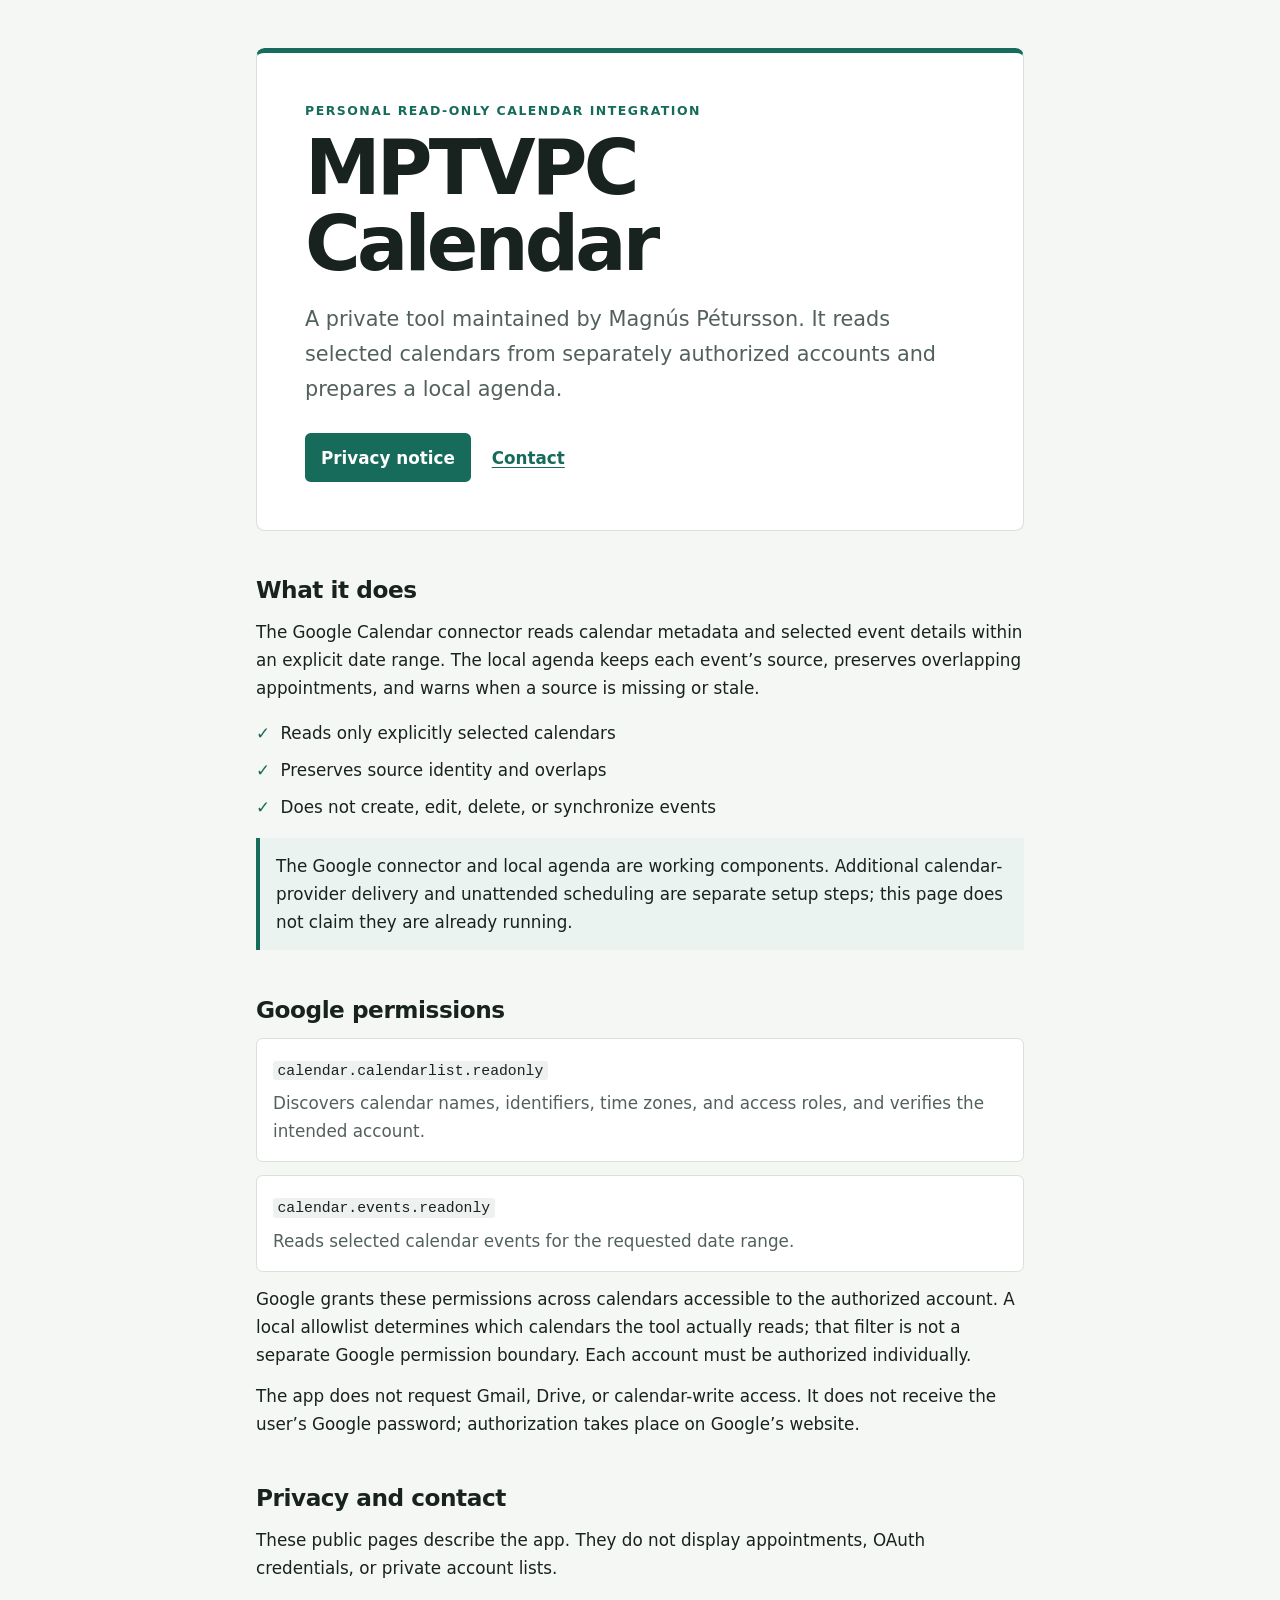
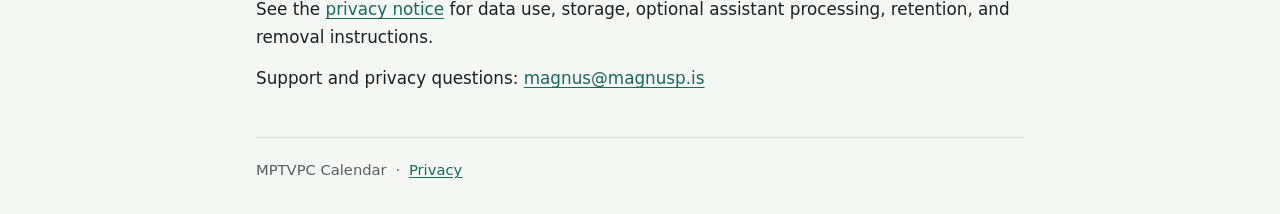
==== index.html @ df7c50c6 "docs: add calendar app information pages" ====
<!doctype html>
<html lang="en">
<head>
  <meta charset="utf-8">
  <meta name="viewport" content="width=device-width, initial-scale=1">
  <meta name="description" content="MPTVPC Calendar is a private, read-only calendar tool maintained by Magnús Pétursson.">
  <title>MPTVPC Calendar</title>
  <link rel="stylesheet" href="style.css">
</head>
<body>
  <main>
    <header class="hero">
      <p class="eyebrow">Personal read-only calendar integration</p>
      <h1>MPTVPC Calendar</h1>
      <p class="lede">A private tool maintained by Magnús Pétursson. It reads selected calendars from separately authorized accounts and prepares a local agenda.</p>
      <nav aria-label="Page links">
        <a class="button" href="privacy/">Privacy notice</a>
        <a class="text-link" href="mailto:magnus@magnusp.is">Contact</a>
      </nav>
    </header>

    <section aria-labelledby="purpose">
      <h2 id="purpose">What it does</h2>
      <p>The Google Calendar connector reads calendar metadata and selected event details within an explicit date range. The local agenda keeps each event’s source, preserves overlapping appointments, and warns when a source is missing or stale.</p>
      <ul class="checks">
        <li>Reads only explicitly selected calendars</li>
        <li>Preserves source identity and overlaps</li>
        <li>Does not create, edit, delete, or synchronize events</li>
      </ul>
      <p class="note">The Google connector and local agenda are working components. Additional calendar-provider delivery and unattended scheduling are separate setup steps; this page does not claim they are already running.</p>
    </section>

    <section aria-labelledby="permissions">
      <h2 id="permissions">Google permissions</h2>
      <div class="scope">
        <code>calendar.calendarlist.readonly</code>
        <p>Discovers calendar names, identifiers, time zones, and access roles, and verifies the intended account.</p>
      </div>
      <div class="scope">
        <code>calendar.events.readonly</code>
        <p>Reads selected calendar events for the requested date range.</p>
      </div>
      <p>Google grants these permissions across calendars accessible to the authorized account. A local allowlist determines which calendars the tool actually reads; that filter is not a separate Google permission boundary. Each account must be authorized individually.</p>
      <p>The app does not request Gmail, Drive, or calendar-write access. It does not receive the user’s Google password; authorization takes place on Google’s website.</p>
    </section>

    <section aria-labelledby="privacy">
      <h2 id="privacy">Privacy and contact</h2>
      <p>These public pages describe the app. They do not display appointments, OAuth credentials, or private account lists.</p>
      <p>See the <a href="privacy/">privacy notice</a> for data use, storage, optional assistant processing, retention, and removal instructions.</p>
      <p>Support and privacy questions: <a href="mailto:magnus@magnusp.is">magnus@magnusp.is</a></p>
    </section>

    <footer>
      <span>MPTVPC Calendar</span>
      <span aria-hidden="true">·</span>
      <a href="privacy/">Privacy</a>
    </footer>
  </main>
</body>
</html>
---- style.css ----
:root {
  color-scheme: light dark;
  --bg: #f5f7f4;
  --surface: #ffffff;
  --text: #18221f;
  --muted: #53615d;
  --accent: #176b5b;
  --accent-strong: #0f5044;
  --line: #d8e0dc;
  --soft: #eaf3ef;
  --code: #eef1ef;
}

@media (prefers-color-scheme: dark) {
  :root {
    --bg: #101715;
    --surface: #17201d;
    --text: #edf4f1;
    --muted: #a7b6b1;
    --accent: #70d6bd;
    --accent-strong: #9ce7d5;
    --line: #33413d;
    --soft: #1d302a;
    --code: #222d29;
  }
}

* { box-sizing: border-box; }
html { background: var(--bg); color: var(--text); }
body {
  margin: 0;
  font-family: ui-sans-serif, system-ui, -apple-system, BlinkMacSystemFont, "Segoe UI", sans-serif;
  font-size: 1.05rem;
  line-height: 1.68;
}
main { width: min(100% - 2rem, 48rem); margin: 0 auto; padding: 3rem 0 2rem; }
.hero {
  border: 1px solid var(--line);
  border-top: 0.35rem solid var(--accent);
  border-radius: 0.55rem;
  background: var(--surface);
  padding: clamp(1.5rem, 5vw, 3rem);
  margin-bottom: 2.75rem;
}
.hero.compact { padding-bottom: 2rem; }
.eyebrow {
  margin: 0 0 0.5rem;
  color: var(--accent);
  font-size: 0.78rem;
  font-weight: 750;
  letter-spacing: 0.12em;
  text-transform: uppercase;
}
h1 { margin: 0; font-size: clamp(2.35rem, 9vw, 4.75rem); line-height: 1; letter-spacing: -0.05em; }
.lede { margin: 1.25rem 0 0; max-width: 42rem; color: var(--muted); font-size: clamp(1.08rem, 3vw, 1.3rem); }
.updated { margin: 0.9rem 0 0; color: var(--muted); font-size: 0.9rem; }
nav { display: flex; flex-wrap: wrap; align-items: center; gap: 1rem 1.3rem; margin-top: 1.65rem; }
a { color: var(--accent); text-underline-offset: 0.16em; }
a:hover { color: var(--accent-strong); }
.button {
  display: inline-block;
  background: var(--accent);
  color: var(--surface);
  padding: 0.65rem 1rem;
  border-radius: 0.35rem;
  font-weight: 700;
  text-decoration: none;
}
.button:hover { background: var(--accent-strong); color: var(--surface); }
.text-link { font-weight: 650; }
section { margin: 0 0 2.8rem; }
h2 { margin: 0 0 0.85rem; font-size: 1.45rem; line-height: 1.25; letter-spacing: -0.02em; }
p { margin: 0.8rem 0; }
ul { padding-left: 1.35rem; }
li { margin: 0.55rem 0; }
.checks { list-style: none; padding: 0; }
.checks li::before { content: "✓"; color: var(--accent); font-weight: 800; margin-right: 0.65rem; }
.note { border-left: 0.25rem solid var(--accent); background: var(--soft); padding: 0.85rem 1rem; }
.scope { border: 1px solid var(--line); border-radius: 0.4rem; background: var(--surface); padding: 1rem; margin: 0.8rem 0; }
.scope p { margin: 0.35rem 0 0; color: var(--muted); }
code { overflow-wrap: anywhere; background: var(--code); padding: 0.12rem 0.28rem; border-radius: 0.2rem; font-size: 0.88em; }
footer { display: flex; flex-wrap: wrap; gap: 0.55rem; border-top: 1px solid var(--line); padding-top: 1.25rem; color: var(--muted); font-size: 0.92rem; }

@media (max-width: 28rem) {
  main { width: min(100% - 1.25rem, 48rem); padding-top: 0.65rem; }
  .hero { padding: 1.25rem; margin-bottom: 2rem; }
  h1 { font-size: 2.65rem; }
}
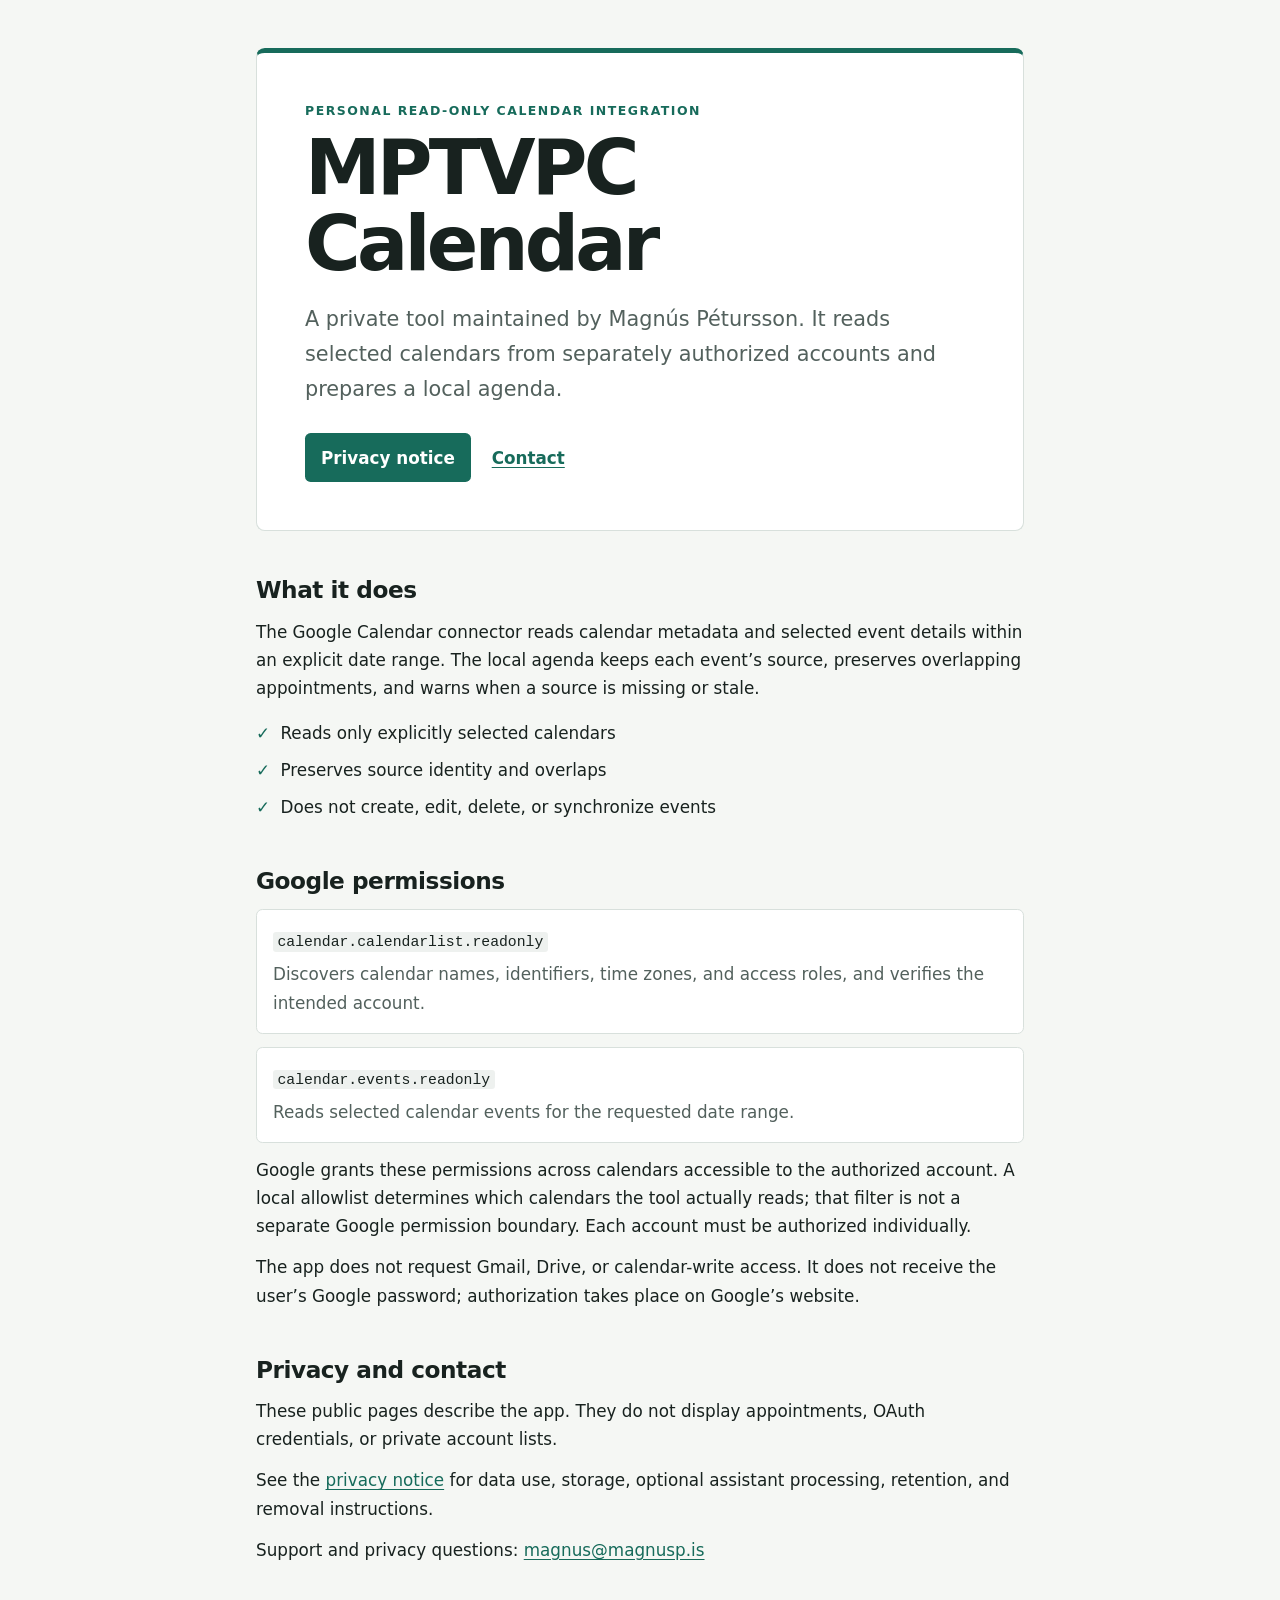
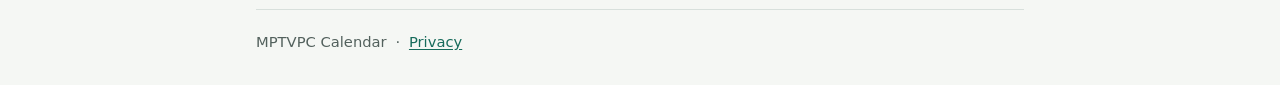
==== commit 43ffca44: "Homepage and README describe the published app without setup-status notes" ====
--- a/index.html
+++ b/index.html
@@ -27,7 +27,6 @@
         <li>Preserves source identity and overlaps</li>
         <li>Does not create, edit, delete, or synchronize events</li>
       </ul>
-      <p class="note">The Google connector and local agenda are working components. Additional calendar-provider delivery and unattended scheduling are separate setup steps; this page does not claim they are already running.</p>
     </section>
 
     <section aria-labelledby="permissions">
